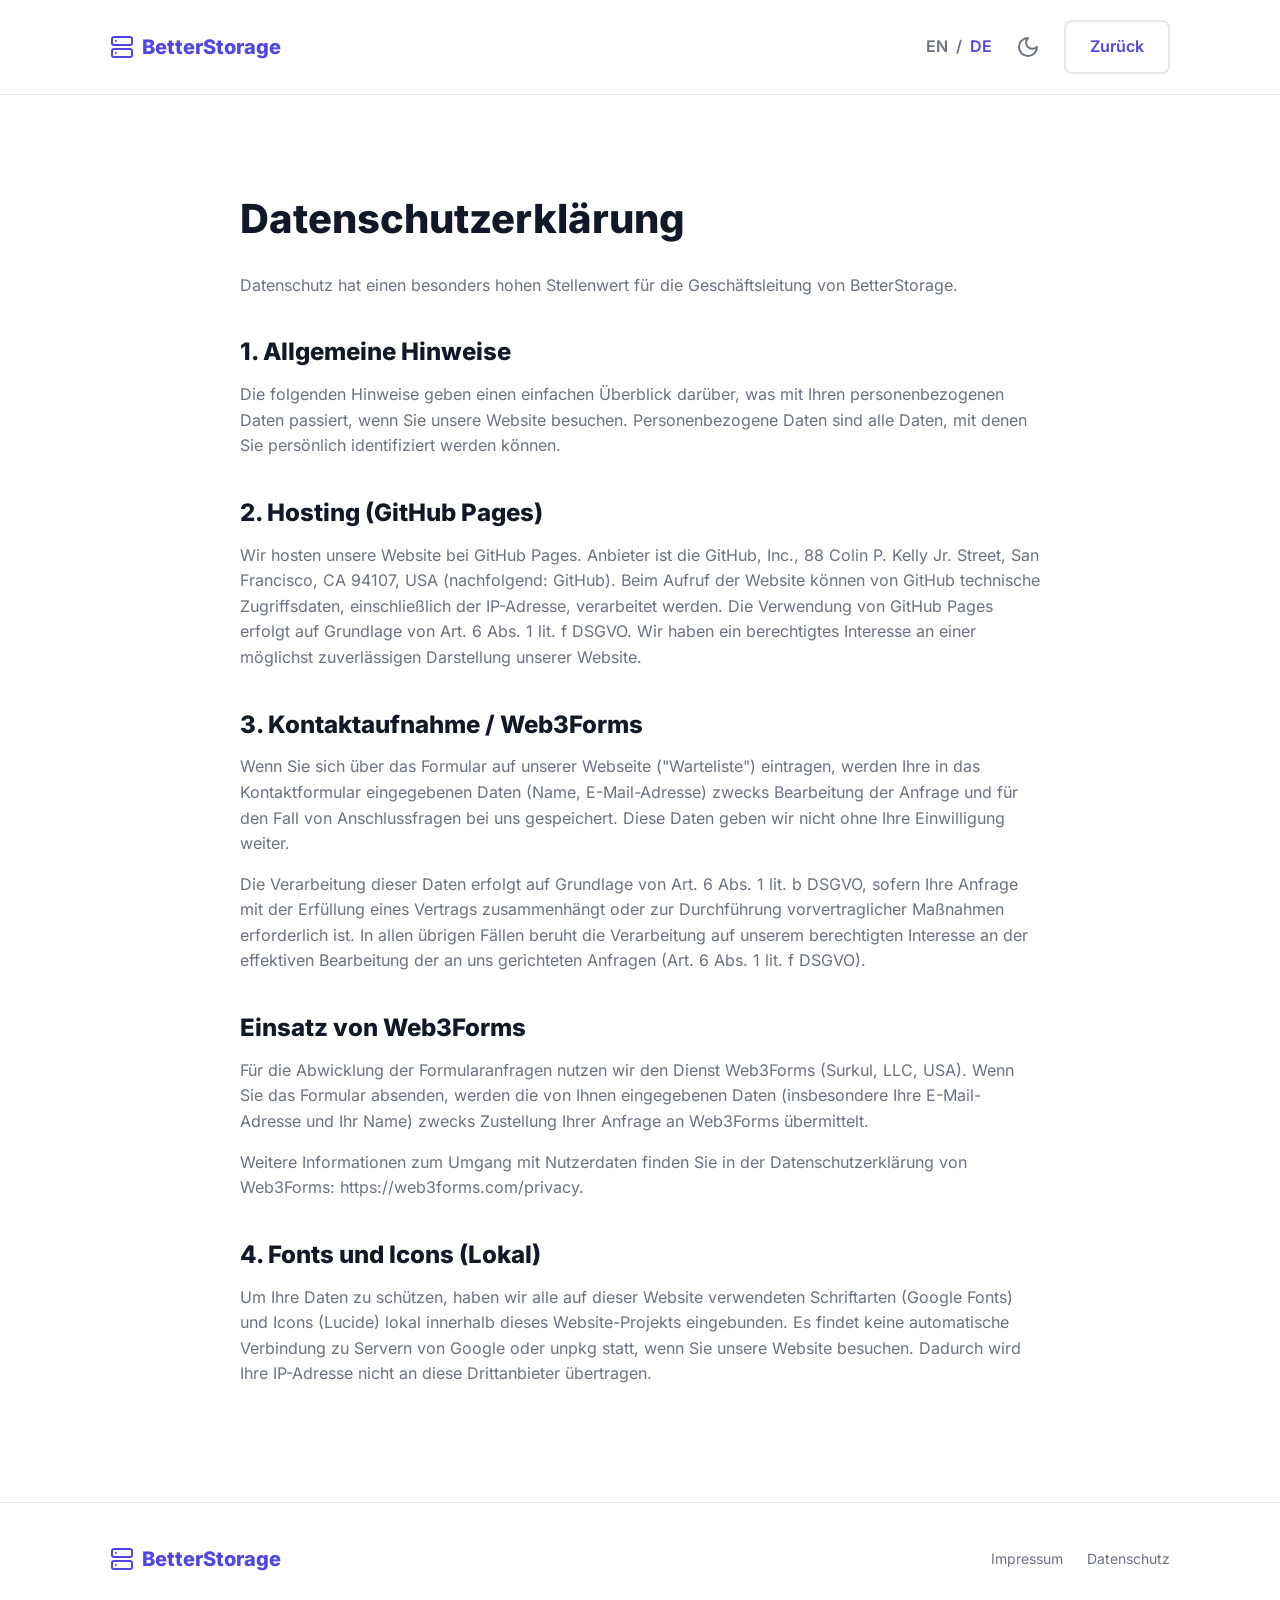
==== datenschutz.html @ 269f8e8e "DSGVO-konform" ====
<!DOCTYPE html>
<html lang="de">
<head>
    <meta charset="UTF-8">
    <meta name="viewport" content="width=device-width, initial-scale=1.0">
    <title>Datenschutzerklärung | BetterStorage</title>
    <link rel="stylesheet" href="styles.css">
    <link rel="stylesheet" href="assets/fonts/inter.css">
    <script src="assets/js/lucide.min.js"></script>
    <script>
        const initialTheme = localStorage.getItem('theme') || (window.matchMedia('(prefers-color-scheme: dark)').matches ? 'dark' : 'light');
        document.documentElement.dataset.theme = initialTheme;
    </script>
    <style>
        .privacy-content { padding: 100px 0; max-width: 800px; margin: 0 auto; }
        .privacy-content h1 { margin-bottom: 30px; font-size: 2.5rem; }
        .privacy-content h2, .privacy-content h3 { margin-top: 40px; margin-bottom: 15px; font-size: 1.5rem; }
        .privacy-content p, .privacy-content li { margin-bottom: 15px; color: var(--text-muted); line-height: 1.6; }
        .privacy-content ul { margin-bottom: 15px; padding-left: 20px; }
    </style>
</head>
<body>
    <nav class="navbar">
        <div class="container nav-container">
            <a href="index-de.html" style="text-decoration: none;">
                <div class="logo"><i data-lucide="server"></i><span>BetterStorage</span></div>
            </a>
            <div class="nav-actions">
                <div class="lang-switch">
                    <a href="privacy-policy.html">EN</a>
                    <span>/</span>
                    <a href="datenschutz.html" class="active">DE</a>
                </div>
                <button id="theme-toggle" class="theme-toggle"><i data-lucide="sun" class="sun-icon"></i><i data-lucide="moon" class="moon-icon"></i></button>
                <a href="index-de.html" class="btn btn-outline">Zurück</a>
            </div>
        </div>
    </nav>
    <main class="privacy-content container">
        <h1>Datenschutzerklärung</h1>
        <p>Datenschutz hat einen besonders hohen Stellenwert für die Geschäftsleitung von BetterStorage.</p>

        <h2>1. Allgemeine Hinweise</h2>
        <p>Die folgenden Hinweise geben einen einfachen Überblick darüber, was mit Ihren personenbezogenen Daten passiert, wenn Sie unsere Website besuchen. Personenbezogene Daten sind alle Daten, mit denen Sie persönlich identifiziert werden können.</p>
        
        <h2>2. Hosting (GitHub Pages)</h2>
        <p>Wir hosten unsere Website bei GitHub Pages. Anbieter ist die GitHub, Inc., 88 Colin P. Kelly Jr. Street, San Francisco, CA 94107, USA (nachfolgend: GitHub). Beim Aufruf der Website können von GitHub technische Zugriffsdaten, einschließlich der IP-Adresse, verarbeitet werden. Die Verwendung von GitHub Pages erfolgt auf Grundlage von Art. 6 Abs. 1 lit. f DSGVO. Wir haben ein berechtigtes Interesse an einer möglichst zuverlässigen Darstellung unserer Website.</p>

        <h2>3. Kontaktaufnahme / Web3Forms</h2>
        <p>Wenn Sie sich über das Formular auf unserer Webseite ("Warteliste") eintragen, werden Ihre in das Kontaktformular eingegebenen Daten (Name, E-Mail-Adresse) zwecks Bearbeitung der Anfrage und für den Fall von Anschlussfragen bei uns gespeichert. Diese Daten geben wir nicht ohne Ihre Einwilligung weiter.</p>
        <p>Die Verarbeitung dieser Daten erfolgt auf Grundlage von Art. 6 Abs. 1 lit. b DSGVO, sofern Ihre Anfrage mit der Erfüllung eines Vertrags zusammenhängt oder zur Durchführung vorvertraglicher Maßnahmen erforderlich ist. In allen übrigen Fällen beruht die Verarbeitung auf unserem berechtigten Interesse an der effektiven Bearbeitung der an uns gerichteten Anfragen (Art. 6 Abs. 1 lit. f DSGVO).</p>
        <h3>Einsatz von Web3Forms</h3>
        <p>Für die Abwicklung der Formularanfragen nutzen wir den Dienst Web3Forms (Surkul, LLC, USA). Wenn Sie das Formular absenden, werden die von Ihnen eingegebenen Daten (insbesondere Ihre E-Mail-Adresse und Ihr Name) zwecks Zustellung Ihrer Anfrage an Web3Forms übermittelt.</p>
        <p>Weitere Informationen zum Umgang mit Nutzerdaten finden Sie in der Datenschutzerklärung von Web3Forms: <a href="https://web3forms.com/privacy" target="_blank" rel="noopener noreferrer">https://web3forms.com/privacy</a>.</p>

        <h2>4. Fonts und Icons (Lokal)</h2>
        <p>Um Ihre Daten zu schützen, haben wir alle auf dieser Website verwendeten Schriftarten (Google Fonts) und Icons (Lucide) lokal innerhalb dieses Website-Projekts eingebunden. Es findet keine automatische Verbindung zu Servern von Google oder unpkg statt, wenn Sie unsere Website besuchen. Dadurch wird Ihre IP-Adresse nicht an diese Drittanbieter übertragen.</p>
    </main>
    <footer>
        <div class="container footer-container">
            <div class="logo"><i data-lucide="server"></i><span>BetterStorage</span></div>
            <div class="footer-links">
                <a href="impressum.html">Impressum</a>
                <a href="datenschutz.html">Datenschutz</a>

            </div>
        </div>
    </footer>
    <script>
        lucide.createIcons();
        const themeToggle = document.getElementById('theme-toggle');
        themeToggle.addEventListener('click', () => {
            const html = document.documentElement;
            const newTheme = html.dataset.theme === 'dark' ? 'light' : 'dark';
            html.dataset.theme = newTheme;
            localStorage.setItem('theme', newTheme);
        });
    </script>
</body>
</html>
---- styles.css ----
:root {
    --primary-color: #4F46E5;
    /* A trust-inspiring, modern Indigo */
    --primary-hover: #4338CA;
    --text-dark: #111827;
    --text-muted: #6B7280;
    --bg-light: #F9FAFB;
    --white: #FFFFFF;
    --border-color: #E5E7EB;
    --card-shadow: 0 10px 25px rgba(0, 0, 0, 0.05);
}

[data-theme="dark"] {
    --text-dark: #F9FAFB;
    --text-muted: #94A3B8;
    --bg-light: #1E293B;
    /* Slightly lighter for contrast */
    --white: #0F172A;
    --border-color: #334155;
    /* More visible border */
    --card-shadow: 0 10px 30px rgba(0, 0, 0, 0.4);
}

* {
    margin: 0;
    padding: 0;
    box-sizing: border-box;
}

html {
    scroll-behavior: smooth;
    font-size: 16px;
    -webkit-text-size-adjust: 100%;
    -moz-text-size-adjust: 100%;
    text-size-adjust: 100%;
}

body {
    font-family: 'Inter', sans-serif;
    background-color: var(--white);
    color: var(--text-dark);
    line-height: 1.6;
    overflow-x: hidden;
    width: 100%;
}

.container {
    max-width: 1100px;
    margin: 0 auto;
    padding: 0 20px;
}

a {
    text-decoration: none;
    color: inherit;
}

h1,
h2,
h3 {
    line-height: 1.2;
    font-weight: 800;
}

/* Buttons */
.btn {
    display: inline-block;
    padding: 12px 24px;
    border-radius: 8px;
    font-weight: 600;
    cursor: pointer;
    transition: all 0.2s ease;
    text-align: center;
}

.btn-primary {
    background-color: var(--primary-color);
    color: var(--white);
    border: none;
    box-shadow: 0 4px 6px -1px rgba(79, 70, 229, 0.2);
}

.btn-primary:hover {
    background-color: var(--primary-hover);
    transform: translateY(-2px);
}

.btn-outline {
    background-color: transparent;
    color: var(--primary-color);
    border: 2px solid var(--border-color);
}

.btn-outline:hover {
    border-color: var(--primary-color);
}

.btn-text {
    color: var(--text-muted);
    font-weight: 600;
}

.btn-text:hover {
    color: var(--primary-color);
}

.btn-large {
    padding: 16px 32px;
    font-size: 1.1rem;
    width: 100%;
    max-width: 300px;
}

/* Navigation */
.dev-banner {
    background-color: #FEF3C7;
    color: #92400E;
    text-align: center;
    padding: 10px 20px;
    font-size: 0.875rem;
    font-weight: 600;
    border-bottom: 1px solid #FDE68A;
    word-break: break-word;
    overflow-wrap: break-word;
}

[data-theme="dark"] .dev-banner {
    background-color: #451A03;
    color: #FDE68A;
    border-bottom: 1px solid #78350F;
}

.navbar {
    padding: 20px 0;
    border-bottom: 1px solid var(--border-color);
    background-color: var(--white);
}

.nav-container {
    display: flex;
    justify-content: space-between;
    align-items: center;
}

.logo {
    display: flex;
    align-items: center;
    gap: 8px;
    font-size: 1.25rem;
    font-weight: 800;
    color: var(--primary-color);
}

.nav-actions {
    display: flex;
    align-items: center;
    gap: 16px;
}

.lang-switch {
    display: flex;
    align-items: center;
    gap: 8px;
    font-weight: 600;
    color: var(--text-muted);
}

.lang-switch a {
    transition: color 0.2s;
}

.lang-switch a:hover,
.lang-switch a.active {
    color: var(--primary-color);
}

.theme-toggle {
    background: none;
    border: none;
    color: var(--text-muted);
    cursor: pointer;
    padding: 8px;
    display: flex;
    align-items: center;
    justify-content: center;
    border-radius: 50%;
    transition: background-color 0.2s, color 0.2s;
}

.theme-toggle:hover {
    background-color: var(--bg-light);
    color: var(--primary-color);
}

[data-theme="dark"] .sun-icon {
    display: block;
}

[data-theme="dark"] .moon-icon {
    display: none;
}

.sun-icon {
    display: none;
}

.moon-icon {
    display: block;
}

/* Hero Section */
.hero {
    padding: 80px 0 100px;
    background-color: var(--bg-light);
    overflow: hidden;
}

.hero-container {
    display: flex;
    align-items: center;
    gap: 40px;
}

.hero-text {
    flex: 1;
}

.badge-group {
    display: flex;
    flex-wrap: wrap;
    gap: 10px;
    margin-bottom: 24px;
}

.badge {
    display: inline-block;
    background-color: #E0E7FF;
    color: var(--primary-color);
    padding: 6px 16px;
    border-radius: 20px;
    font-size: 0.875rem;
    font-weight: 600;
}

[data-theme="dark"] .badge {
    background-color: rgba(79, 70, 229, 0.2);
    color: #818CF8;
}

.dev-badge {
    background-color: #FEF3C7;
    color: #92400E;
}

[data-theme="dark"] .dev-badge {
    background-color: rgba(245, 158, 11, 0.2);
    color: #FBBF24;
}

.hero-text h1 {
    font-size: 3.5rem;
    margin-bottom: 24px;
    letter-spacing: -1px;
}

.highlight {
    color: var(--primary-color);
}

.hero-text p {
    font-size: 1.25rem;
    color: var(--text-muted);
    margin-bottom: 32px;
}

.hero-buttons {
    display: flex;
    align-items: center;
    gap: 16px;
}

.hero-image {
    flex: 1;
    position: relative;
    height: 400px;
    display: flex;
    flex-direction: column;
    justify-content: center;
    gap: 20px;
}

.floating-card {
    background: var(--white);
    padding: 20px;
    border-radius: 12px;
    box-shadow: var(--card-shadow);
    display: flex;
    align-items: center;
    gap: 16px;
    width: 80%;
    border: 1px solid var(--border-color);
    animation: float 6s ease-in-out infinite;
}

.card-right {
    align-self: flex-end;
    animation-delay: 1s;
}

.card-icon {
    color: var(--text-muted);
}

.highlight-icon {
    color: var(--primary-color);
}

.floating-card p {
    font-weight: 600;
    font-size: 0.95rem;
}

@keyframes float {
    0% {
        transform: translateY(0px);
    }

    50% {
        transform: translateY(-10px);
    }

    100% {
        transform: translateY(0px);
    }
}

/* How it works */
.how-it-works {
    padding: 20px 0 100px 0;
    margin-top: 80px;
}

.section-title {
    text-align: center;
    font-size: 2.5rem;
    margin-bottom: 60px;
}

.steps-grid {
    display: grid;
    grid-template-columns: repeat(auto-fit, minmax(300px, 1fr));
    gap: 40px;
}

.step-card {
    background: var(--bg-light);
    padding: 40px;
    border-radius: 16px;
    position: relative;
    border: 1px solid transparent;
    transition: transform 0.3s ease, border-color 0.3s ease;
    display: flex;
    flex-direction: column;
}

[data-theme="dark"] .step-card {
    border-color: var(--border-color);
}

.step-card:hover {
    transform: translateY(-5px);
    border-color: var(--primary-color);
}

.step-number {
    background: var(--primary-color);
    color: var(--white);
    width: 40px;
    height: 40px;
    display: flex;
    align-items: center;
    justify-content: center;
    border-radius: 50%;
    font-weight: 800;
    font-size: 1.25rem;
    margin-bottom: 24px;
}

.step-card h3 {
    font-size: 1.5rem;
    margin-bottom: 16px;
}

.step-card p {
    color: var(--text-muted);
    flex-grow: 1;
    margin-bottom: 0;
}

/* Benefits */
.benefits {
    padding: 80px 0;
    background-color: var(--bg-light);
    border-top: 1px solid var(--border-color);
    border-bottom: 1px solid var(--border-color);
}

/* Form Styles */
.signup-form {
    display: flex;
    flex-direction: column;
    gap: 16px;
    margin: 16px auto 24px auto;
    width: 100%;
    max-width: 360px;
}

.form-input,
.form-textarea {
    width: 100%;
    padding: 14px 18px;
    border: 1px solid var(--border-color);
    border-radius: 12px;
    background-color: var(--bg-light);
    color: var(--text-dark);
    font-family: 'Inter', sans-serif;
    font-size: 1rem;
    transition: all 0.2s ease;
}

.form-textarea {
    min-height: 100px;
    resize: vertical;
}

.form-input::placeholder,
.form-textarea::placeholder {
    color: var(--text-muted);
}

.form-input:focus,
.form-textarea:focus {
    outline: none;
    border-color: var(--primary-color);
    box-shadow: 0 0 0 4px rgba(79, 70, 229, 0.15);
    background-color: var(--white);
}

[data-theme="dark"] .form-input:focus,
[data-theme="dark"] .form-textarea:focus {
    box-shadow: 0 0 0 4px rgba(129, 140, 248, 0.25);
}

.signup-form .btn {
    width: 100%;
    max-width: none;
    margin-top: 8px;
}

.benefits-grid {
    display: grid;
    grid-template-columns: repeat(auto-fit, minmax(350px, 1fr));
    gap: 40px;
}

.benefit-item {
    display: flex;
    gap: 20px;
}

.icon-box {
    background: #E0E7FF;
    color: var(--primary-color);
    padding: 16px;
    border-radius: 12px;
    height: fit-content;
    transition: background-color 0.3s ease, color 0.3s ease;
}

[data-theme="dark"] .icon-box {
    background: rgba(79, 70, 229, 0.2);
    color: #818CF8;
}

.benefit-item h3 {
    font-size: 1.25rem;
    margin-bottom: 12px;
}

.benefit-item p {
    color: var(--text-muted);
}

/* CTA / Pricing */
.cta-section {
    padding: 100px 0;
    text-align: center;
}

.pricing-card {
    max-width: 600px;
    margin: 0 auto;
    padding: 60px 40px;
    border-radius: 24px;
    box-shadow: var(--card-shadow);
    background: var(--white);
    border: 1px solid var(--border-color);
    transition: transform 0.3s ease, box-shadow 0.3s ease;
    scroll-margin-top: 40px;
}

.pricing-card:hover {
    transform: translateY(-5px);
    box-shadow: 0 20px 50px rgba(0, 0, 0, 0.1);
}

[data-theme="dark"] .pricing-card:hover {
    box-shadow: 0 20px 50px rgba(0, 0, 0, 0.5);
}

.pricing-card h2 {
    font-size: 2rem;
    margin-bottom: 16px;
}

.specs {
    color: var(--text-muted);
    margin-bottom: 40px;
}

.price {
    font-size: 5rem;
    font-weight: 800;
    color: var(--primary-color);
    line-height: 1;
    display: flex;
    justify-content: center;
    align-items: flex-start;
}

.currency {
    font-size: 2rem;
    margin-top: 8px;
}

.one-time {
    color: var(--text-muted);
    font-weight: 600;
    margin-bottom: 16px;
}

.guarantee {
    margin-top: 16px;
    font-size: 0.875rem;
    color: var(--text-muted);
}

/* Footer */
footer {
    padding: 40px 0;
    background-color: var(--white);
    border-top: 1px solid var(--border-color);
}

.footer-container {
    display: flex;
    justify-content: space-between;
    align-items: center;
    flex-wrap: wrap;
    gap: 20px;
}

.footer-links {
    display: flex;
    gap: 24px;
}

.footer-links a {
    color: var(--text-muted);
    font-size: 0.875rem;
}

.footer-links a:hover {
    color: var(--primary-color);
}

/* Responsive Design */
@media (max-width: 768px) {
    .hero-container {
        flex-direction: column;
        text-align: center;
    }

    .hero-text h1 {
        font-size: 2.5rem;
    }

    .hero-buttons {
        justify-content: center;
        flex-direction: column;
    }

    .btn-text {
        margin-top: 10px;
    }

    .hero-image {
        display: none;
        /* Hide on small screens for simplicity */
    }

    .footer-container {
        flex-direction: column;
        text-align: center;
    }

    /* Navbar mobile adjustments */
    .navbar {
        padding: 15px 0;
    }

    .logo {
        font-size: 1.1rem;
        gap: 6px;
    }

    .nav-actions {
        gap: 12px;
    }

    .lang-switch {
        font-size: 0.85rem;
        gap: 4px;
    }

    .btn-outline {
        padding: 8px 16px;
        font-size: 0.85rem;
    }
}

@media (max-width: 400px) {
    .logo span {
        display: none;
        /* Hide brand name text on extremely small screens, keep icon */
    }
}

/* Step 1 Visualization */
.step-viz {
    margin-top: 16px;
    height: 120px;
    position: relative;
    display: flex;
    justify-content: center;
    align-items: flex-end;
    overflow: hidden;
    border-radius: 8px;
    background: var(--white);
    border: 2px dashed var(--border-color);
}

[data-theme="dark"] .navbar {
    background: rgba(0, 0, 0, 0.8);
    backdrop-filter: blur(20px);
    -webkit-backdrop-filter: blur(20px);
    border-bottom: 1px solid var(--border-color);
}

/* Success Message Override */
.success-message {
    text-align: center;
    padding: 40px 20px;
    background: var(--bg-light);
    border: 1px solid var(--border-color);
    border-radius: 12px;
    margin-top: 10px;
    display: flex;
    flex-direction: column;
    align-items: center;
    justify-content: center;
    animation: successFadeIn 0.4s ease-out forwards;
}

@keyframes successFadeIn {
    0% {
        transform: scale(0.95) translateY(10px);
        opacity: 0;
    }

    100% {
        transform: scale(1) translateY(0);
        opacity: 1;
    }
}

[data-theme="dark"] .success-message {
    background: rgba(10, 10, 10, 0.6);
}

.success-message h3 {
    font-size: 1.25rem;
    margin-bottom: 8px;
    color: var(--text-dark);
}

.success-message p {
    color: var(--text-muted);
    font-size: 0.95rem;
}

[data-theme="dark"] .step-viz {
    background: rgba(0, 0, 0, 0.2);
}

.viz-server-box {
    width: 60px;
    height: 60px;
    background: var(--primary-color);
    color: var(--white);
    border-radius: 8px 8px 0 0;
    display: flex;
    align-items: center;
    justify-content: center;
    z-index: 2;
    position: relative;
}

.viz-server-box i {
    width: 32px;
    height: 32px;
}

.viz-file {
    position: absolute;
    width: 32px;
    height: 32px;
    background: var(--bg-light);
    border: 1px solid var(--border-color);
    border-radius: 6px;
    display: flex;
    align-items: center;
    justify-content: center;
    color: var(--text-muted);
    top: -40px;
    z-index: 1;
    animation: dropIn 3s infinite ease-in;
}

[data-theme="dark"] .viz-file {
    background: #1E293B;
}

.viz-file i {
    width: 16px;
    height: 16px;
}

.viz-file-1 {
    left: calc(50% - 40px);
    animation-delay: 0s;
}

.viz-file-2 {
    left: calc(50% + 10px);
    animation-delay: 1s;
}

.viz-file-3 {
    left: calc(50% - 15px);
    animation-delay: 2s;
}

@keyframes dropIn {
    0% {
        transform: translateY(0) rotate(0deg);
        opacity: 0;
    }

    10% {
        opacity: 1;
    }

    60% {
        transform: translateY(110px) rotate(45deg);
        opacity: 1;
    }

    70% {
        opacity: 0;
        transform: translateY(110px) rotate(45deg);
    }

    100% {
        transform: translateY(110px) rotate(45deg);
        opacity: 0;
    }
}

/* Step 2 Visualization */
.step-viz-2 {
    align-items: center;
}

.viz-phone {
    position: relative;
    width: 48px;
    height: 64px;
    background: var(--primary-color);
    border-radius: 8px;
    display: flex;
    align-items: center;
    justify-content: center;
    color: var(--white);
    z-index: 2;
}

.viz-phone i {
    width: 24px;
    height: 24px;
}

.viz-scan-line {
    position: absolute;
    width: 100%;
    height: 2px;
    background-color: rgba(255, 255, 255, 0.8);
    box-shadow: 0 0 8px rgba(255, 255, 255, 0.8);
    top: 0;
    left: 0;
    animation: scan 2s infinite ease-in-out;
}

@keyframes scan {

    0%,
    100% {
        top: 10%;
    }

    50% {
        top: 90%;
    }
}

.viz-tag {
    position: absolute;
    background: var(--bg-light);
    border: 1px solid var(--border-color);
    padding: 4px 8px;
    border-radius: 12px;
    font-size: 0.7rem;
    font-weight: 600;
    color: var(--primary-color);
    z-index: 1;
    opacity: 0;
    animation: popUp 4s infinite;
}

[data-theme="dark"] .viz-tag {
    background: #1E293B;
}

.viz-tag-1 {
    top: 25px;
    left: 10%;
    animation-delay: 0.5s;
}

.viz-tag-2 {
    bottom: 25px;
    right: 5%;
    animation-delay: 2.5s;
}

@keyframes popUp {
    0% {
        transform: scale(0.8) translateY(10px);
        opacity: 0;
    }

    10% {
        transform: scale(1) translateY(0);
        opacity: 1;
    }

    40% {
        transform: scale(1) translateY(0);
        opacity: 1;
    }

    50% {
        transform: scale(0.8) translateY(-10px);
        opacity: 0;
    }

    100% {
        opacity: 0;
    }
}

/* Step 3 Visualization */
.step-viz-3 {
    align-items: center;
}

.viz-folder {
    position: relative;
    width: 72px;
    height: 64px;
    background: var(--primary-color);
    border-radius: 8px;
    display: flex;
    flex-direction: column;
    align-items: center;
    justify-content: center;
    color: var(--white);
    z-index: 2;
}

.viz-folder i {
    width: 28px;
    height: 28px;
    margin-bottom: 4px;
}

.viz-folder-label {
    font-size: 0.55rem;
    font-weight: 800;
    text-transform: uppercase;
    letter-spacing: 0.5px;
    background: rgba(255, 255, 255, 0.2);
    padding: 2px 6px;
    border-radius: 4px;
}

.viz-linked-file {
    position: absolute;
    width: 28px;
    height: 28px;
    background: var(--bg-light);
    border: 1px dashed var(--primary-color);
    border-radius: 6px;
    display: flex;
    align-items: center;
    justify-content: center;
    color: var(--primary-color);
    z-index: 1;
    animation-duration: 3s;
    animation-iteration-count: infinite;
    animation-direction: alternate;
    animation-timing-function: ease-in-out;
}

[data-theme="dark"] .viz-linked-file {
    background: #1E293B;
}

.viz-linked-file i {
    width: 14px;
    height: 14px;
}

.viz-linked-1 {
    top: 20px;
    left: 15%;
    animation-delay: 0s;
    animation-name: magnetPull1;
}

.viz-linked-2 {
    bottom: 20px;
    left: 25%;
    animation-delay: 1s;
    animation-name: magnetPull2;
}

.viz-linked-3 {
    top: 30px;
    right: 15%;
    animation-delay: 0.5s;
    animation-name: magnetPull3;
}

@keyframes magnetPull1 {
    0% {
        transform: translate(-10px, -10px) scale(0.9);
        opacity: 0.5;
    }

    100% {
        transform: translate(15px, 10px) scale(1.1);
        opacity: 1;
    }
}

@keyframes magnetPull2 {
    0% {
        transform: translate(-15px, 15px) scale(0.9);
        opacity: 0.5;
    }

    100% {
        transform: translate(20px, -10px) scale(1.1);
        opacity: 1;
    }
}

@keyframes magnetPull3 {
    0% {
        transform: translate(15px, -15px) scale(0.9);
        opacity: 0.5;
    }

    100% {
        transform: translate(-20px, 10px) scale(1.1);
        opacity: 1;
    }
}
---- assets/fonts/inter.css ----
/* latin */
@font-face {
  font-family: 'Inter';
  font-style: normal;
  font-weight: 400;
  font-display: swap;
  src: url('inter-latin.woff2') format('woff2');
}
@font-face {
  font-family: 'Inter';
  font-style: normal;
  font-weight: 600;
  font-display: swap;
  src: url('inter-latin.woff2') format('woff2');
}
@font-face {
  font-family: 'Inter';
  font-style: normal;
  font-weight: 800;
  font-display: swap;
  src: url('inter-latin.woff2') format('woff2');
}
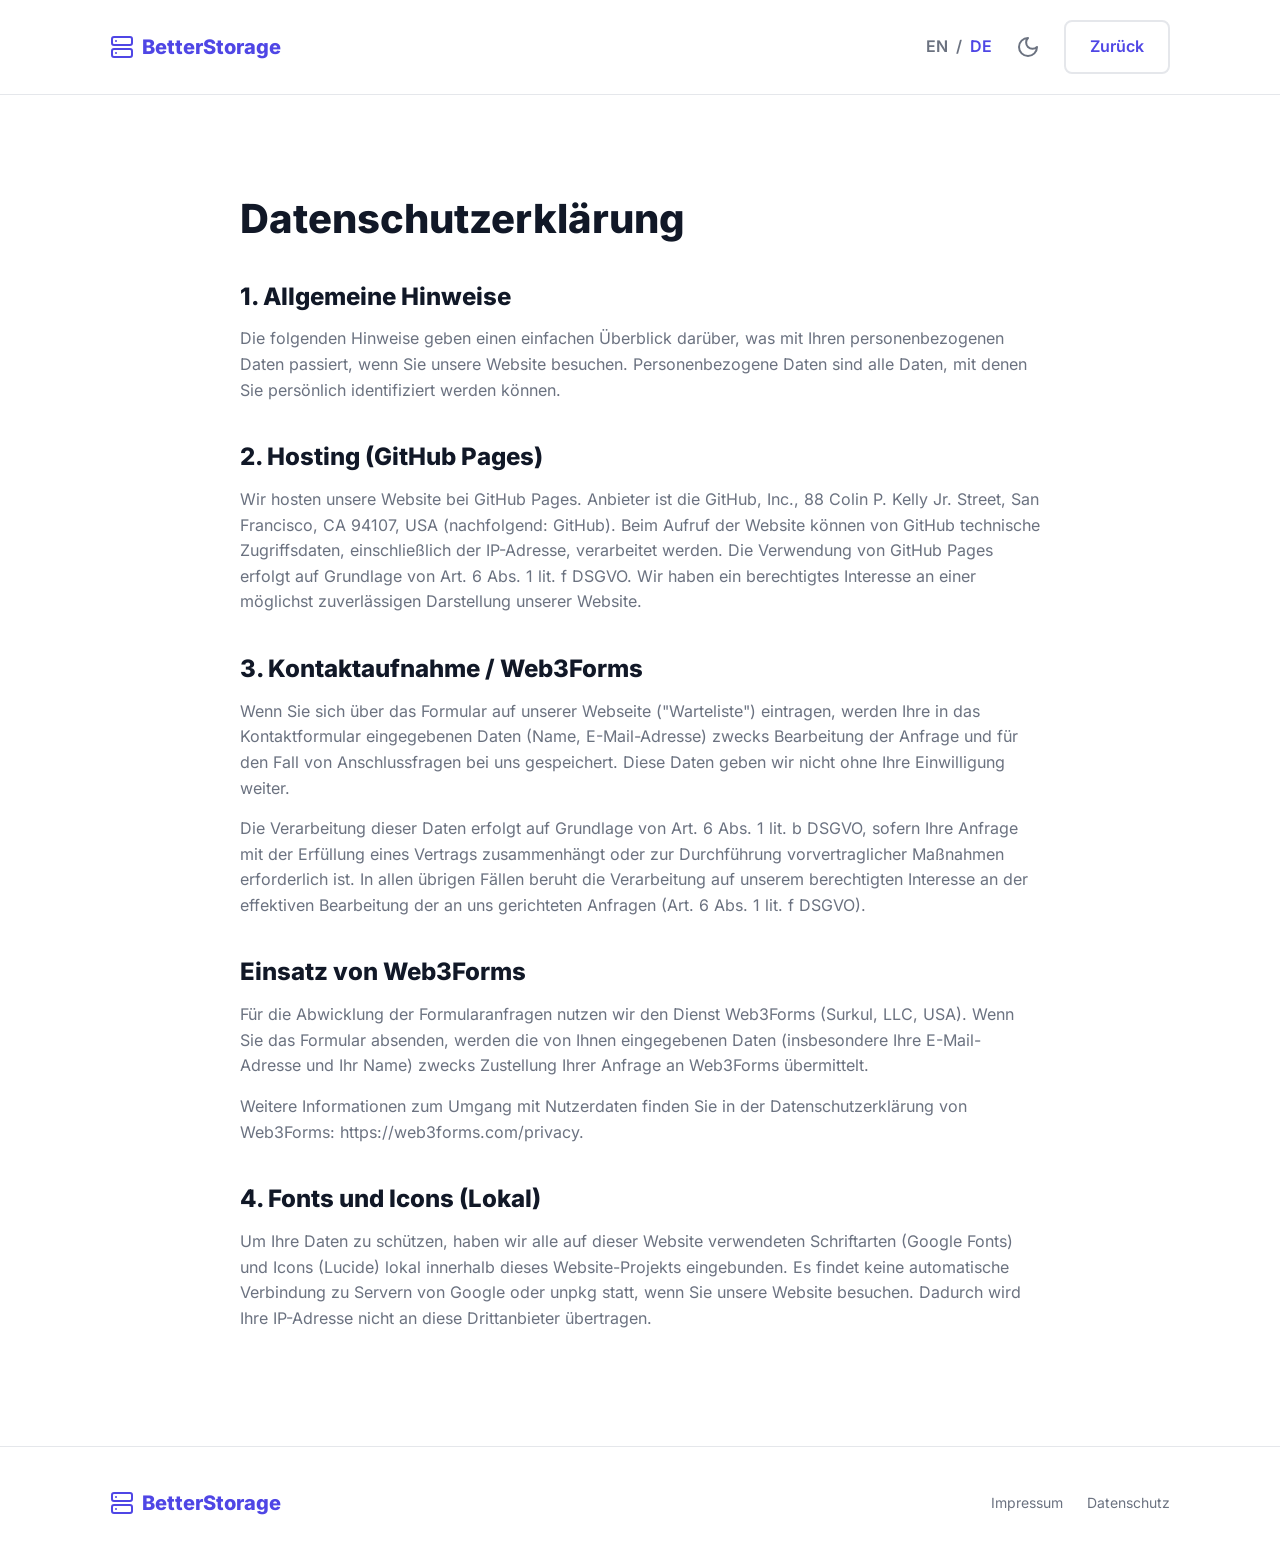
==== commit edaf1460: "fix Impressum" ====
--- a/datenschutz.html
+++ b/datenschutz.html
@@ -38,7 +38,7 @@
     </nav>
     <main class="privacy-content container">
         <h1>Datenschutzerklärung</h1>
-        <p>Datenschutz hat einen besonders hohen Stellenwert für die Geschäftsleitung von BetterStorage.</p>
+
 
         <h2>1. Allgemeine Hinweise</h2>
         <p>Die folgenden Hinweise geben einen einfachen Überblick darüber, was mit Ihren personenbezogenen Daten passiert, wenn Sie unsere Website besuchen. Personenbezogene Daten sind alle Daten, mit denen Sie persönlich identifiziert werden können.</p>
--- a/styles.css
+++ b/styles.css
@@ -27,6 +27,11 @@
     box-sizing: border-box;
 }
 
+main {
+    flex: 1;
+}
+
+
 html {
     scroll-behavior: smooth;
     font-size: 16px;
@@ -42,6 +47,9 @@
     line-height: 1.6;
     overflow-x: hidden;
     width: 100%;
+    display: flex;
+    flex-direction: column;
+    min-height: 100vh;
 }
 
 .container {
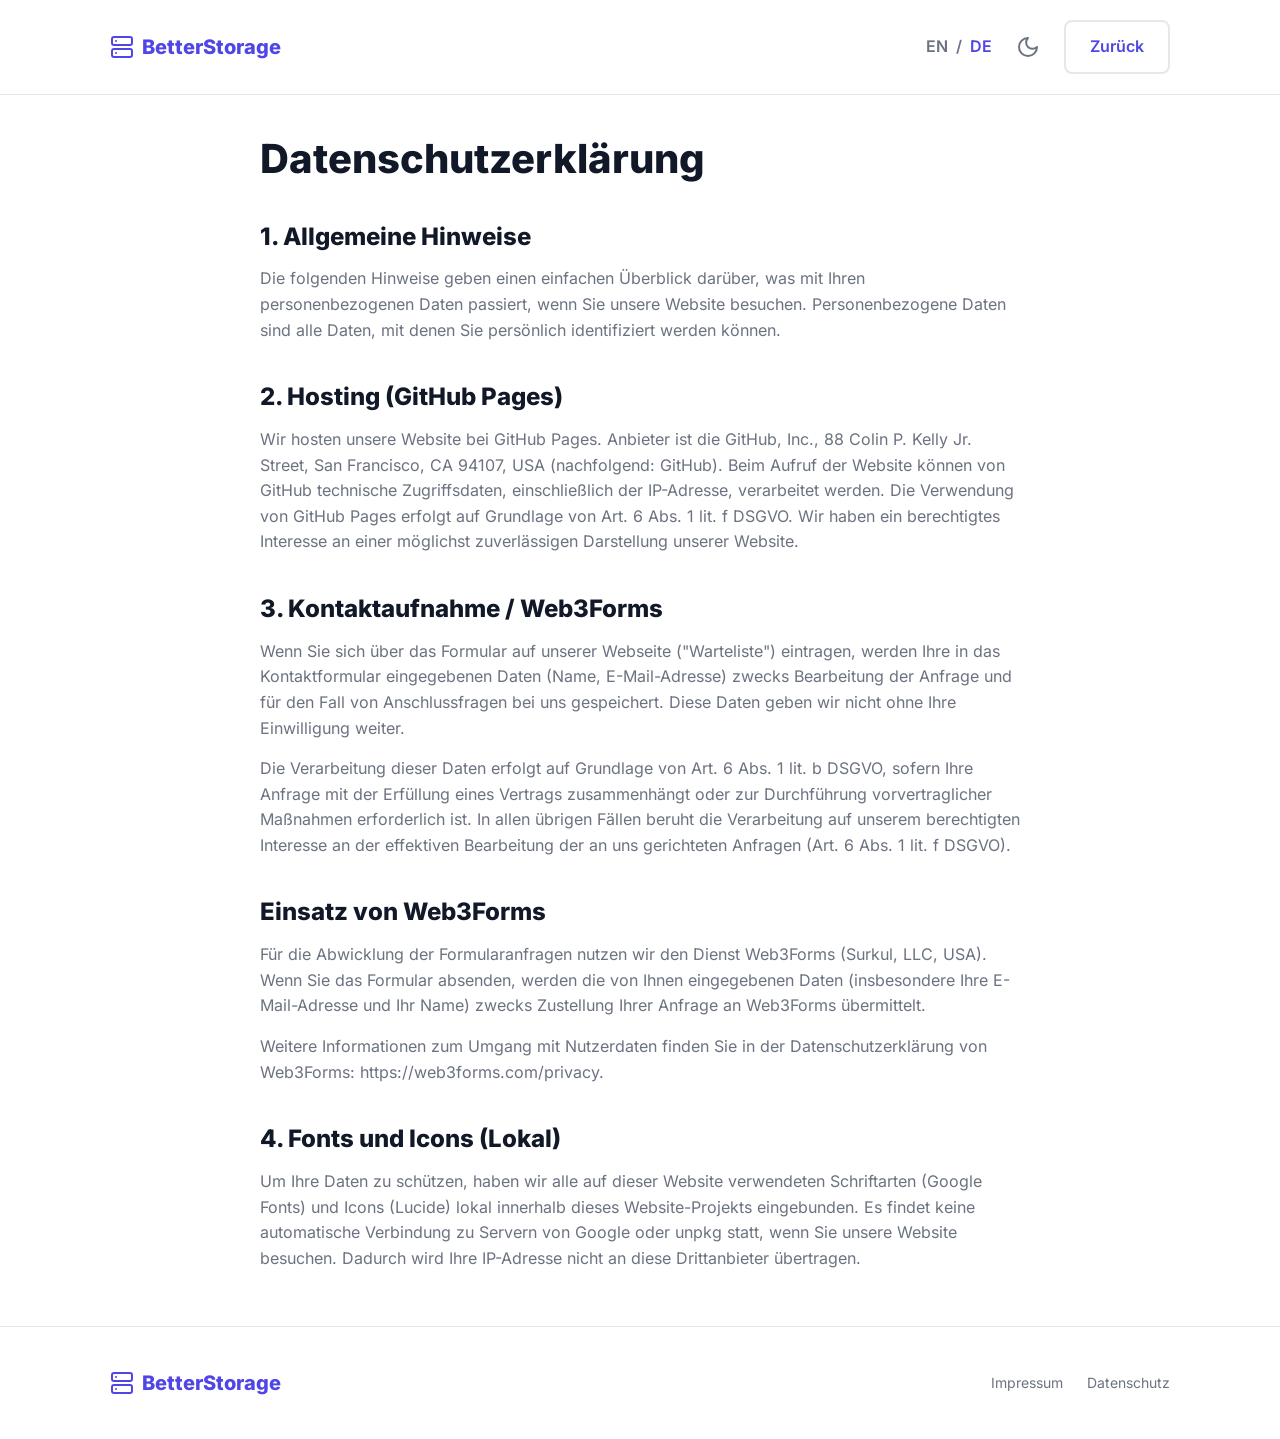
==== commit 8830c90a: "fix mobile view" ====
--- a/datenschutz.html
+++ b/datenschutz.html
@@ -12,7 +12,7 @@
         document.documentElement.dataset.theme = initialTheme;
     </script>
     <style>
-        .privacy-content { padding: 100px 0; max-width: 800px; margin: 0 auto; }
+        .privacy-content { padding: 40px 20px; max-width: 800px; margin: 0 auto; }
         .privacy-content h1 { margin-bottom: 30px; font-size: 2.5rem; }
         .privacy-content h2, .privacy-content h3 { margin-top: 40px; margin-bottom: 15px; font-size: 1.5rem; }
         .privacy-content p, .privacy-content li { margin-bottom: 15px; color: var(--text-muted); line-height: 1.6; }
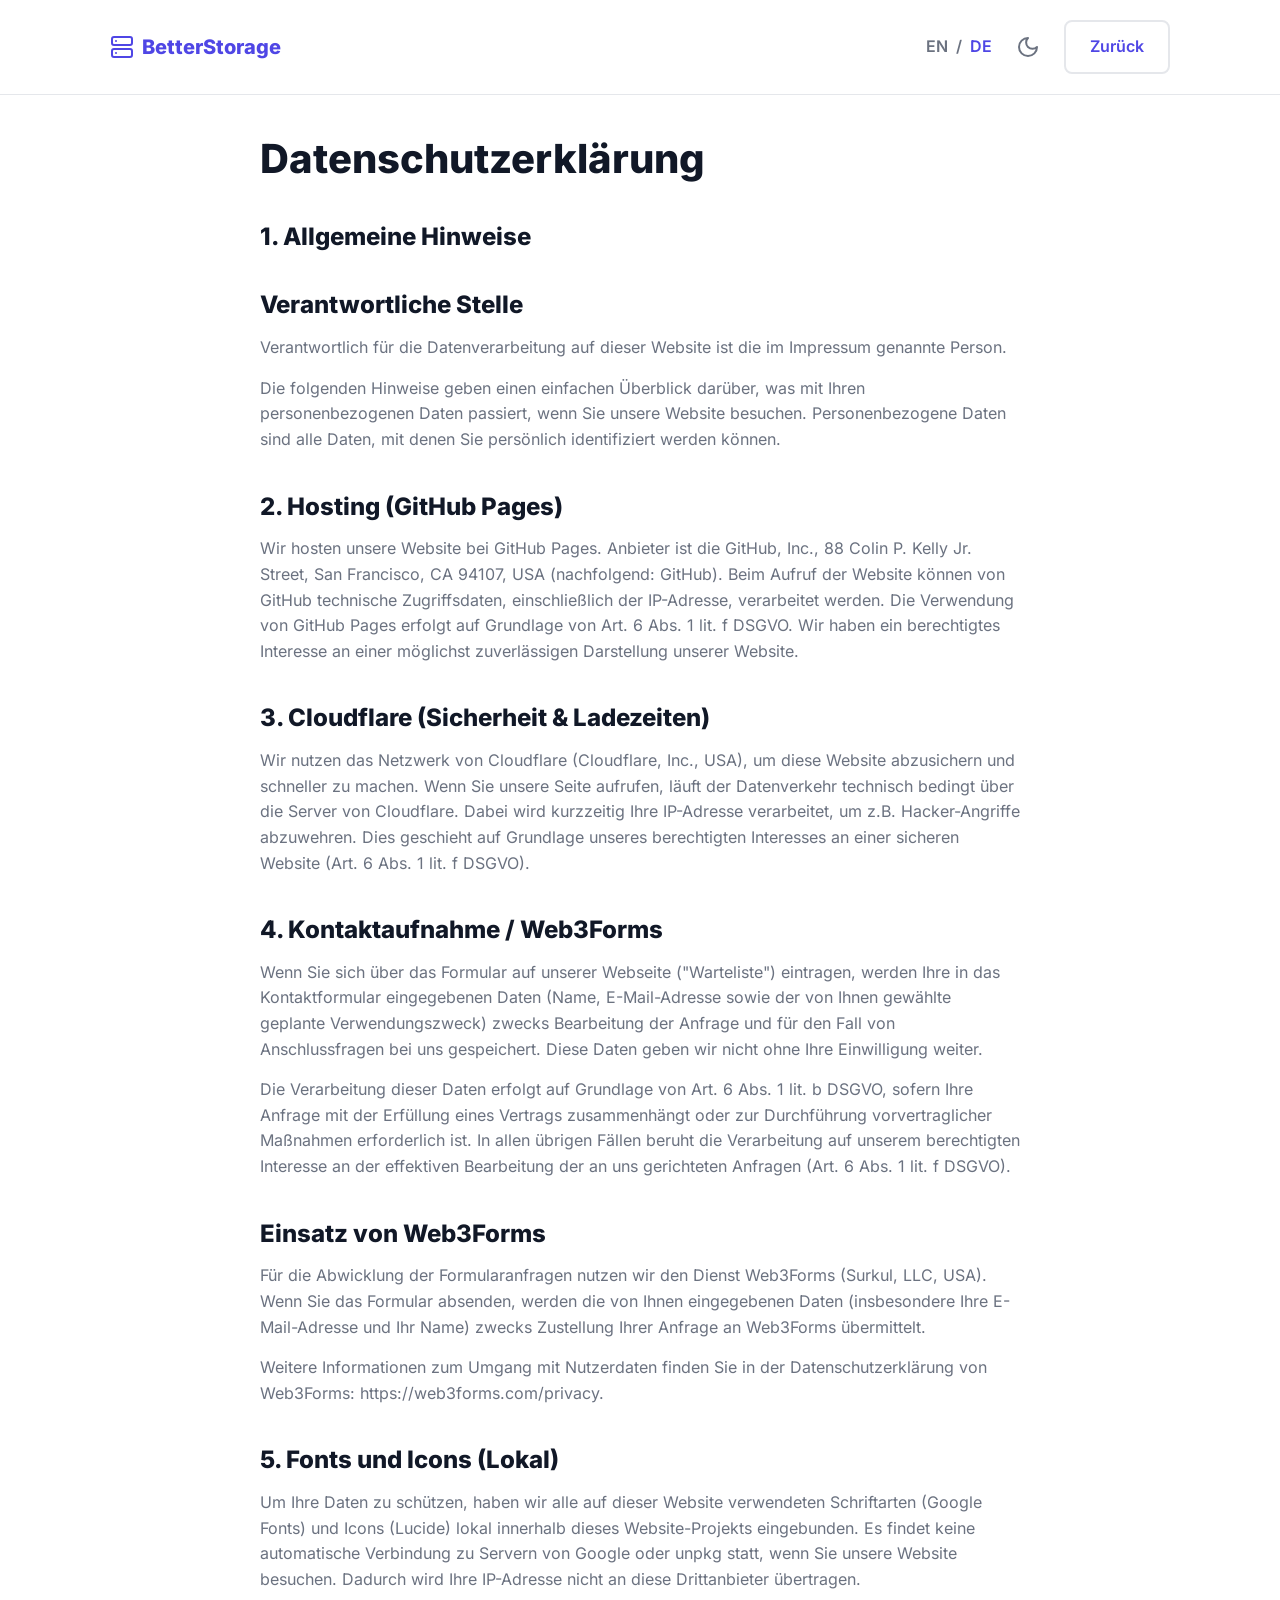
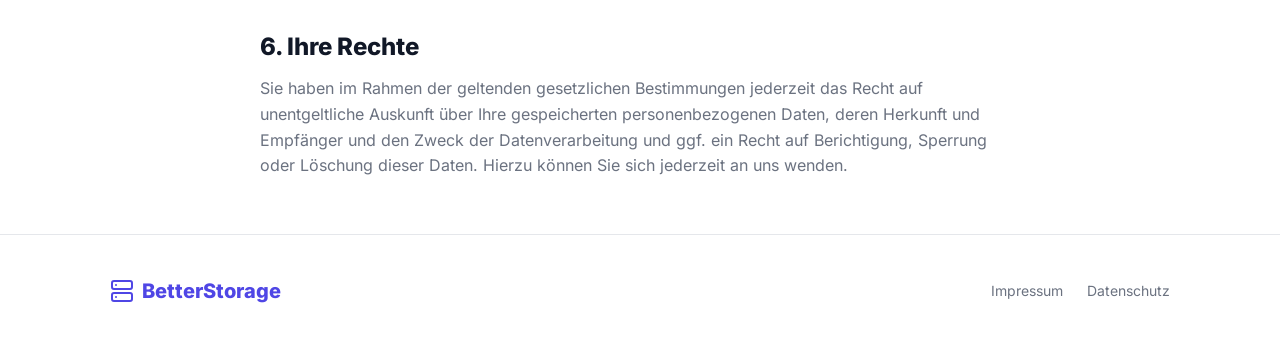
==== commit e0f489a4: "update impressum + add Formular" ====
--- a/datenschutz.html
+++ b/datenschutz.html
@@ -41,20 +41,28 @@
 
 
         <h2>1. Allgemeine Hinweise</h2>
+        <h3>Verantwortliche Stelle</h3>
+        <p>Verantwortlich für die Datenverarbeitung auf dieser Website ist die im <a href="impressum.html" style="color: var(--text-color);">Impressum</a> genannte Person.</p>
         <p>Die folgenden Hinweise geben einen einfachen Überblick darüber, was mit Ihren personenbezogenen Daten passiert, wenn Sie unsere Website besuchen. Personenbezogene Daten sind alle Daten, mit denen Sie persönlich identifiziert werden können.</p>
         
         <h2>2. Hosting (GitHub Pages)</h2>
         <p>Wir hosten unsere Website bei GitHub Pages. Anbieter ist die GitHub, Inc., 88 Colin P. Kelly Jr. Street, San Francisco, CA 94107, USA (nachfolgend: GitHub). Beim Aufruf der Website können von GitHub technische Zugriffsdaten, einschließlich der IP-Adresse, verarbeitet werden. Die Verwendung von GitHub Pages erfolgt auf Grundlage von Art. 6 Abs. 1 lit. f DSGVO. Wir haben ein berechtigtes Interesse an einer möglichst zuverlässigen Darstellung unserer Website.</p>
 
-        <h2>3. Kontaktaufnahme / Web3Forms</h2>
-        <p>Wenn Sie sich über das Formular auf unserer Webseite ("Warteliste") eintragen, werden Ihre in das Kontaktformular eingegebenen Daten (Name, E-Mail-Adresse) zwecks Bearbeitung der Anfrage und für den Fall von Anschlussfragen bei uns gespeichert. Diese Daten geben wir nicht ohne Ihre Einwilligung weiter.</p>
+        <h2>3. Cloudflare (Sicherheit & Ladezeiten)</h2>
+        <p>Wir nutzen das Netzwerk von Cloudflare (Cloudflare, Inc., USA), um diese Website abzusichern und schneller zu machen. Wenn Sie unsere Seite aufrufen, läuft der Datenverkehr technisch bedingt über die Server von Cloudflare. Dabei wird kurzzeitig Ihre IP-Adresse verarbeitet, um z.B. Hacker-Angriffe abzuwehren. Dies geschieht auf Grundlage unseres berechtigten Interesses an einer sicheren Website (Art. 6 Abs. 1 lit. f DSGVO).</p>
+
+        <h2>4. Kontaktaufnahme / Web3Forms</h2>
+        <p>Wenn Sie sich über das Formular auf unserer Webseite ("Warteliste") eintragen, werden Ihre in das Kontaktformular eingegebenen Daten (Name, E-Mail-Adresse sowie der von Ihnen gewählte geplante Verwendungszweck) zwecks Bearbeitung der Anfrage und für den Fall von Anschlussfragen bei uns gespeichert. Diese Daten geben wir nicht ohne Ihre Einwilligung weiter.</p>
         <p>Die Verarbeitung dieser Daten erfolgt auf Grundlage von Art. 6 Abs. 1 lit. b DSGVO, sofern Ihre Anfrage mit der Erfüllung eines Vertrags zusammenhängt oder zur Durchführung vorvertraglicher Maßnahmen erforderlich ist. In allen übrigen Fällen beruht die Verarbeitung auf unserem berechtigten Interesse an der effektiven Bearbeitung der an uns gerichteten Anfragen (Art. 6 Abs. 1 lit. f DSGVO).</p>
         <h3>Einsatz von Web3Forms</h3>
         <p>Für die Abwicklung der Formularanfragen nutzen wir den Dienst Web3Forms (Surkul, LLC, USA). Wenn Sie das Formular absenden, werden die von Ihnen eingegebenen Daten (insbesondere Ihre E-Mail-Adresse und Ihr Name) zwecks Zustellung Ihrer Anfrage an Web3Forms übermittelt.</p>
         <p>Weitere Informationen zum Umgang mit Nutzerdaten finden Sie in der Datenschutzerklärung von Web3Forms: <a href="https://web3forms.com/privacy" target="_blank" rel="noopener noreferrer">https://web3forms.com/privacy</a>.</p>
 
-        <h2>4. Fonts und Icons (Lokal)</h2>
+        <h2>5. Fonts und Icons (Lokal)</h2>
         <p>Um Ihre Daten zu schützen, haben wir alle auf dieser Website verwendeten Schriftarten (Google Fonts) und Icons (Lucide) lokal innerhalb dieses Website-Projekts eingebunden. Es findet keine automatische Verbindung zu Servern von Google oder unpkg statt, wenn Sie unsere Website besuchen. Dadurch wird Ihre IP-Adresse nicht an diese Drittanbieter übertragen.</p>
+
+        <h2>6. Ihre Rechte</h2>
+        <p>Sie haben im Rahmen der geltenden gesetzlichen Bestimmungen jederzeit das Recht auf unentgeltliche Auskunft über Ihre gespeicherten personenbezogenen Daten, deren Herkunft und Empfänger und den Zweck der Datenverarbeitung und ggf. ein Recht auf Berichtigung, Sperrung oder Löschung dieser Daten. Hierzu können Sie sich jederzeit an uns wenden.</p>
     </main>
     <footer>
         <div class="container footer-container">
--- a/styles.css
+++ b/styles.css
@@ -436,6 +436,21 @@
     transition: all 0.2s ease;
 }
 
+select.form-input {
+    appearance: none;
+    -webkit-appearance: none;
+    -moz-appearance: none;
+    background-image: url("data:image/svg+xml;charset=UTF-8,%3csvg xmlns='http://www.w3.org/2000/svg' viewBox='0 0 24 24' fill='none' stroke='currentColor' stroke-width='2' stroke-linecap='round' stroke-linejoin='round'%3e%3cpolyline points='6 9 12 15 18 9'%3e%3c/polyline%3e%3c/svg%3e");
+    background-repeat: no-repeat;
+    background-position: right 16px center;
+    background-size: 16px;
+}
+
+select.form-input option {
+    background-color: var(--bg-light);
+    color: var(--text-dark);
+}
+
 .form-textarea {
     min-height: 100px;
     resize: vertical;
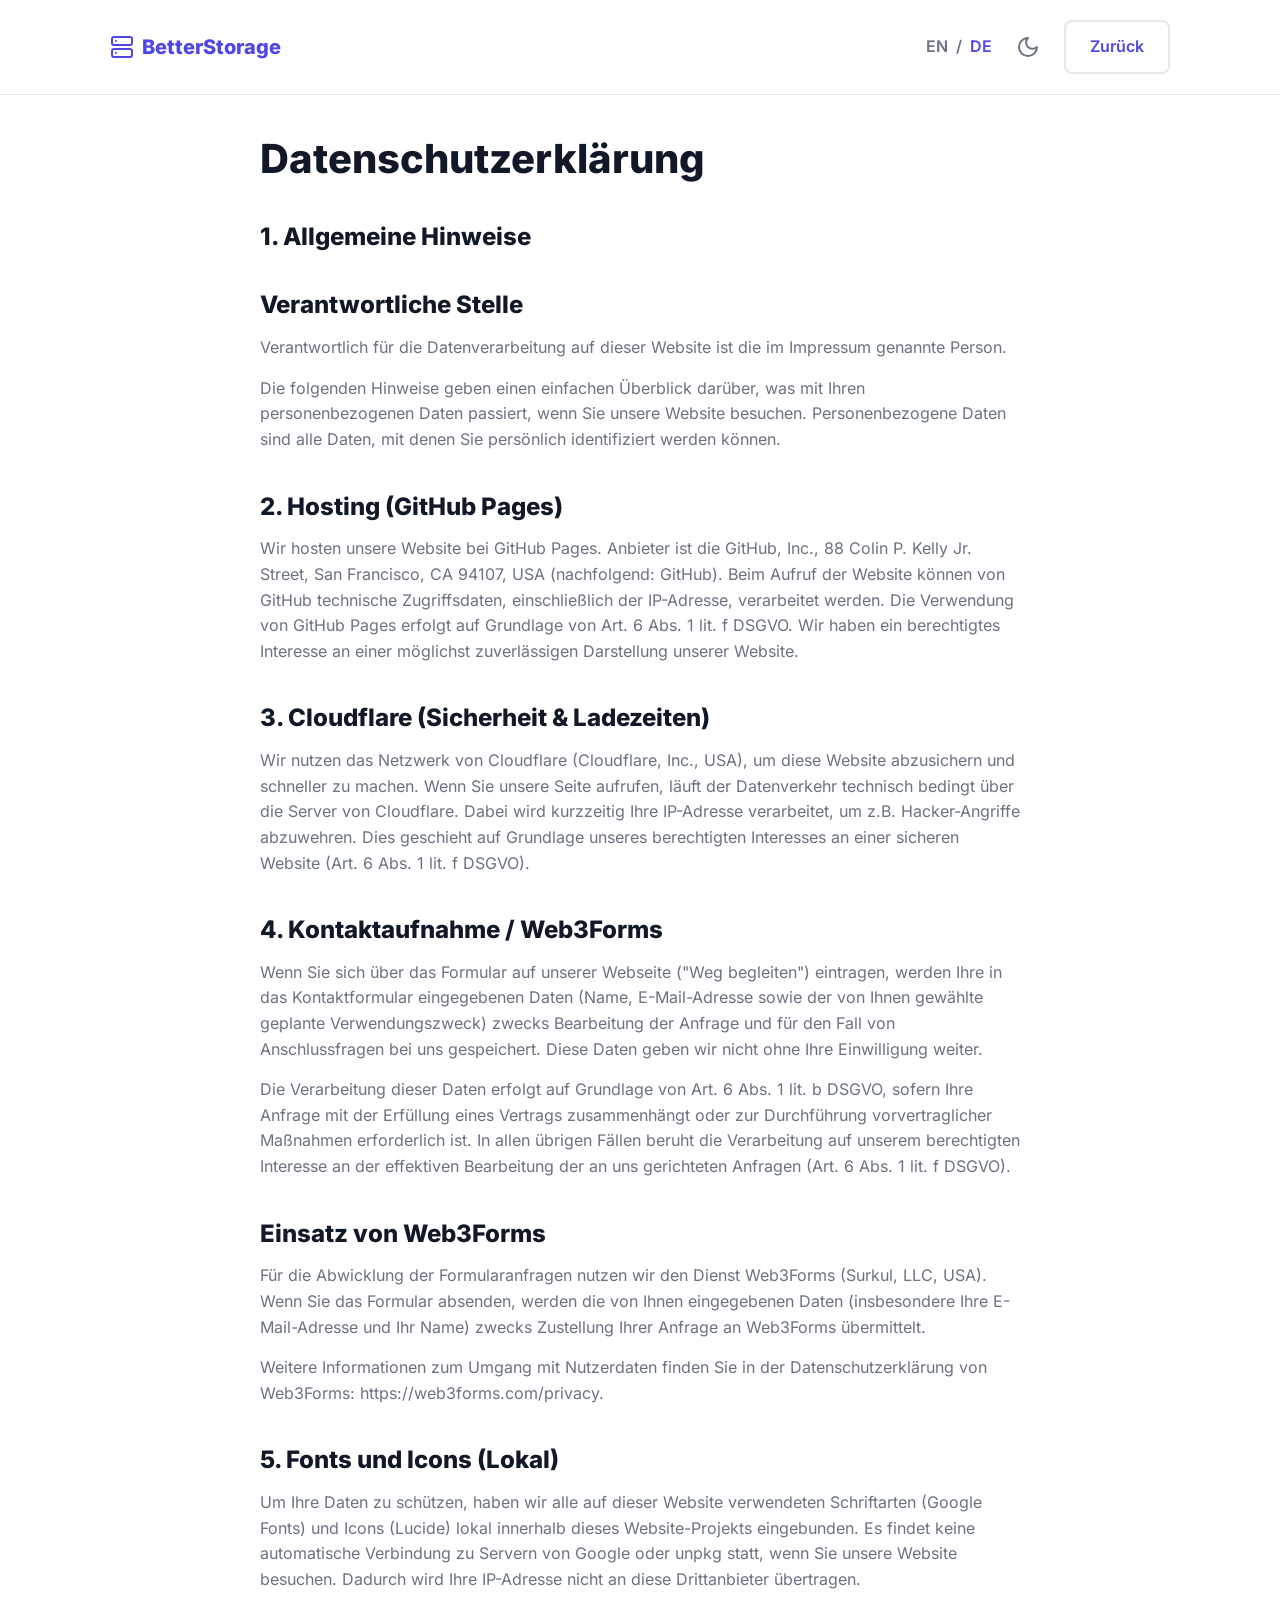
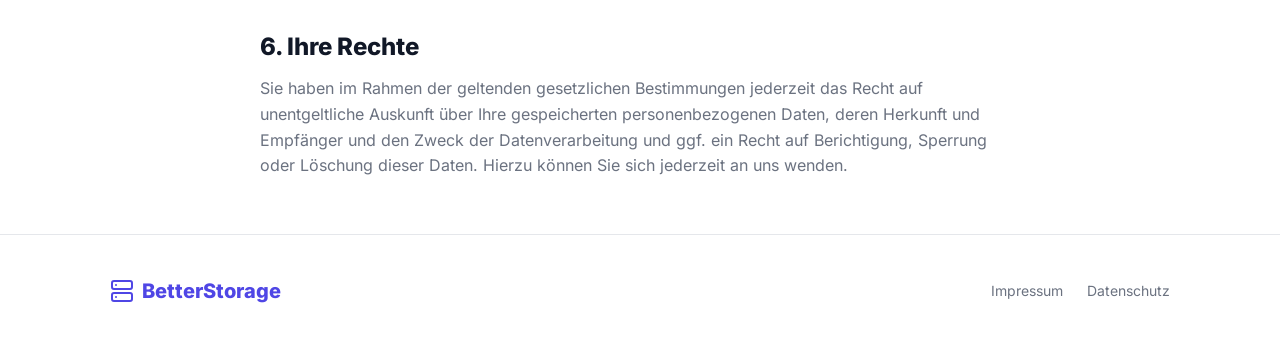
==== commit c40002d1: "change to follow the Journey" ====
--- a/datenschutz.html
+++ b/datenschutz.html
@@ -52,7 +52,7 @@
         <p>Wir nutzen das Netzwerk von Cloudflare (Cloudflare, Inc., USA), um diese Website abzusichern und schneller zu machen. Wenn Sie unsere Seite aufrufen, läuft der Datenverkehr technisch bedingt über die Server von Cloudflare. Dabei wird kurzzeitig Ihre IP-Adresse verarbeitet, um z.B. Hacker-Angriffe abzuwehren. Dies geschieht auf Grundlage unseres berechtigten Interesses an einer sicheren Website (Art. 6 Abs. 1 lit. f DSGVO).</p>
 
         <h2>4. Kontaktaufnahme / Web3Forms</h2>
-        <p>Wenn Sie sich über das Formular auf unserer Webseite ("Warteliste") eintragen, werden Ihre in das Kontaktformular eingegebenen Daten (Name, E-Mail-Adresse sowie der von Ihnen gewählte geplante Verwendungszweck) zwecks Bearbeitung der Anfrage und für den Fall von Anschlussfragen bei uns gespeichert. Diese Daten geben wir nicht ohne Ihre Einwilligung weiter.</p>
+        <p>Wenn Sie sich über das Formular auf unserer Webseite ("Weg begleiten") eintragen, werden Ihre in das Kontaktformular eingegebenen Daten (Name, E-Mail-Adresse sowie der von Ihnen gewählte geplante Verwendungszweck) zwecks Bearbeitung der Anfrage und für den Fall von Anschlussfragen bei uns gespeichert. Diese Daten geben wir nicht ohne Ihre Einwilligung weiter.</p>
         <p>Die Verarbeitung dieser Daten erfolgt auf Grundlage von Art. 6 Abs. 1 lit. b DSGVO, sofern Ihre Anfrage mit der Erfüllung eines Vertrags zusammenhängt oder zur Durchführung vorvertraglicher Maßnahmen erforderlich ist. In allen übrigen Fällen beruht die Verarbeitung auf unserem berechtigten Interesse an der effektiven Bearbeitung der an uns gerichteten Anfragen (Art. 6 Abs. 1 lit. f DSGVO).</p>
         <h3>Einsatz von Web3Forms</h3>
         <p>Für die Abwicklung der Formularanfragen nutzen wir den Dienst Web3Forms (Surkul, LLC, USA). Wenn Sie das Formular absenden, werden die von Ihnen eingegebenen Daten (insbesondere Ihre E-Mail-Adresse und Ihr Name) zwecks Zustellung Ihrer Anfrage an Web3Forms übermittelt.</p>
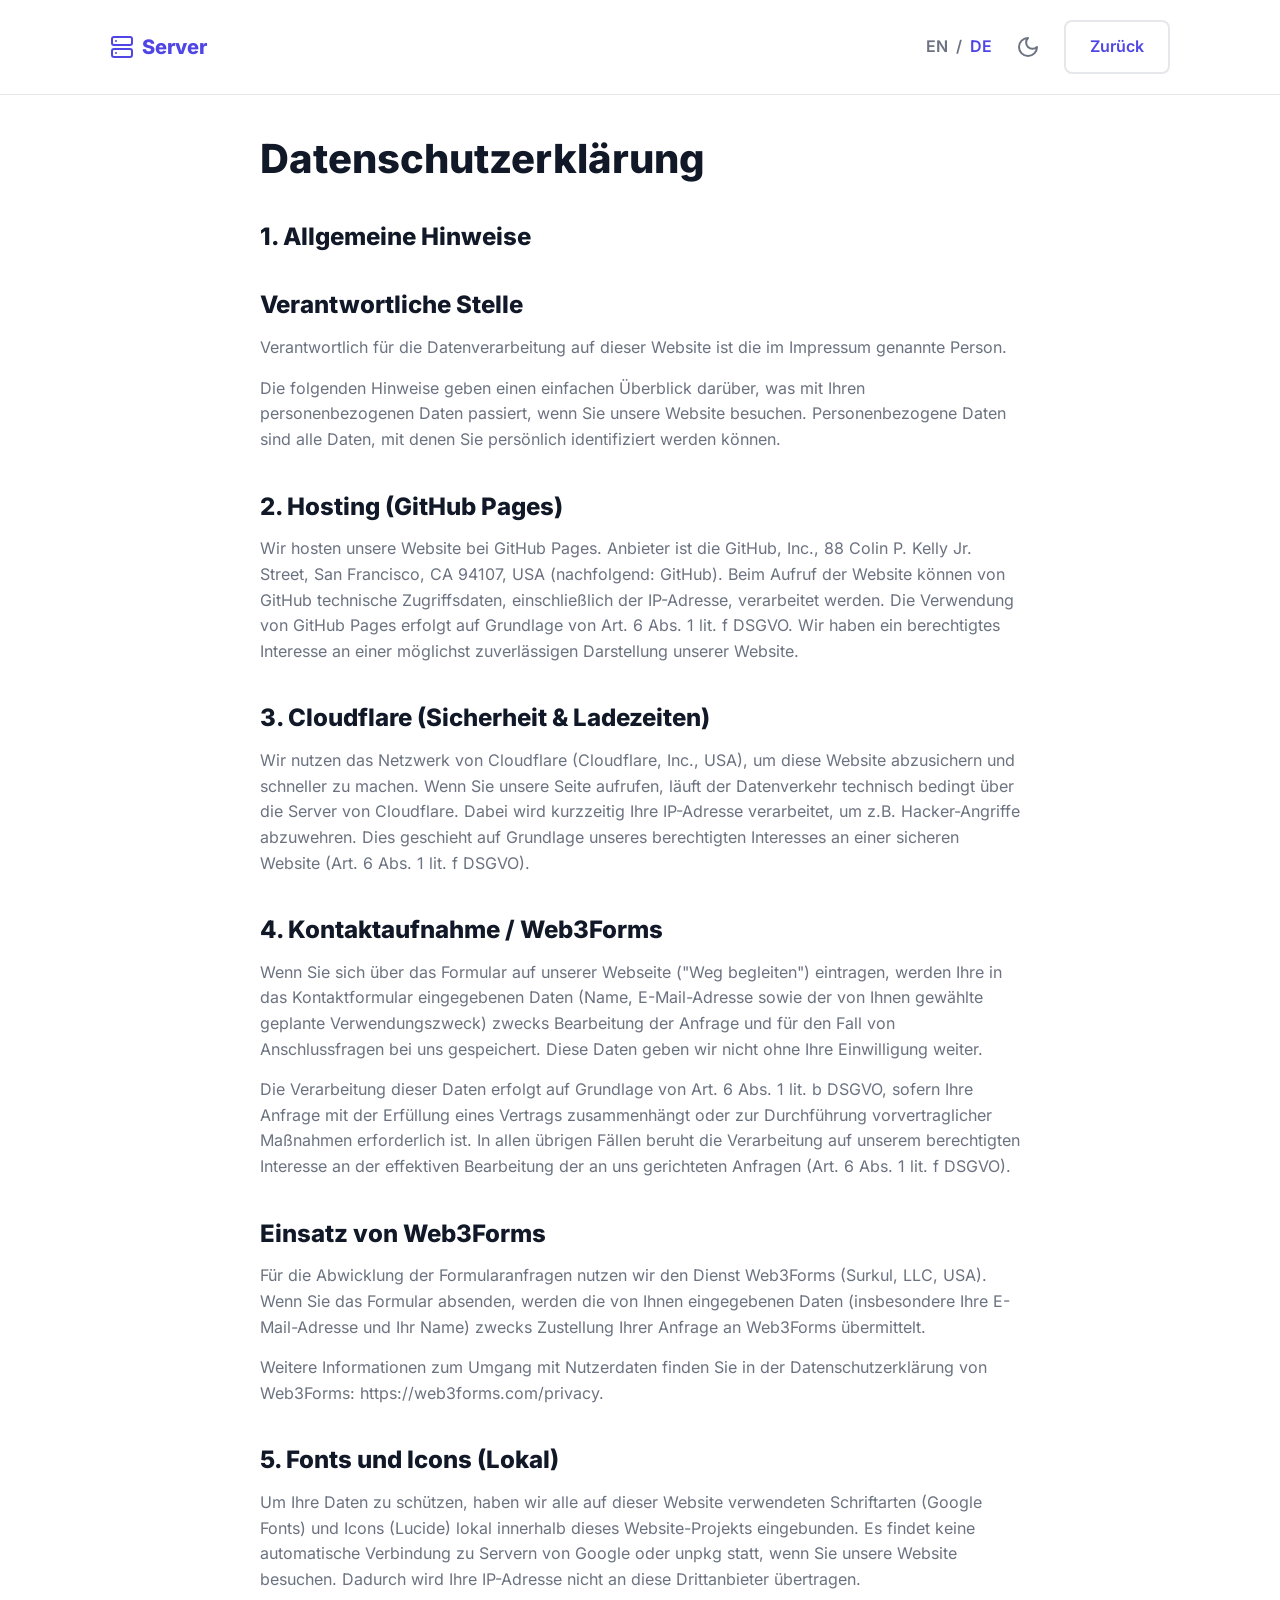
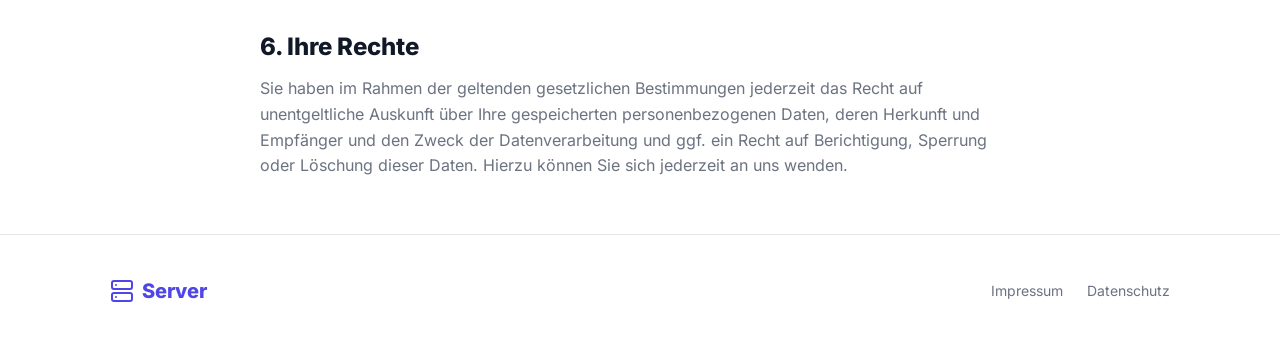
==== commit ea1f1e4e: "to Server" ====
--- a/datenschutz.html
+++ b/datenschutz.html
@@ -3,7 +3,7 @@
 <head>
     <meta charset="UTF-8">
     <meta name="viewport" content="width=device-width, initial-scale=1.0">
-    <title>Datenschutzerklärung | BetterStorage</title>
+    <title>Datenschutzerklärung | Server</title>
     <link rel="stylesheet" href="styles.css">
     <link rel="stylesheet" href="assets/fonts/inter.css">
     <script src="assets/js/lucide.min.js"></script>
@@ -23,7 +23,7 @@
     <nav class="navbar">
         <div class="container nav-container">
             <a href="index-de.html" style="text-decoration: none;">
-                <div class="logo"><i data-lucide="server"></i><span>BetterStorage</span></div>
+                <div class="logo"><i data-lucide="server"></i><span>Server</span></div>
             </a>
             <div class="nav-actions">
                 <div class="lang-switch">
@@ -66,7 +66,7 @@
     </main>
     <footer>
         <div class="container footer-container">
-            <div class="logo"><i data-lucide="server"></i><span>BetterStorage</span></div>
+            <div class="logo"><i data-lucide="server"></i><span>Server</span></div>
             <div class="footer-links">
                 <a href="impressum.html">Impressum</a>
                 <a href="datenschutz.html">Datenschutz</a>
